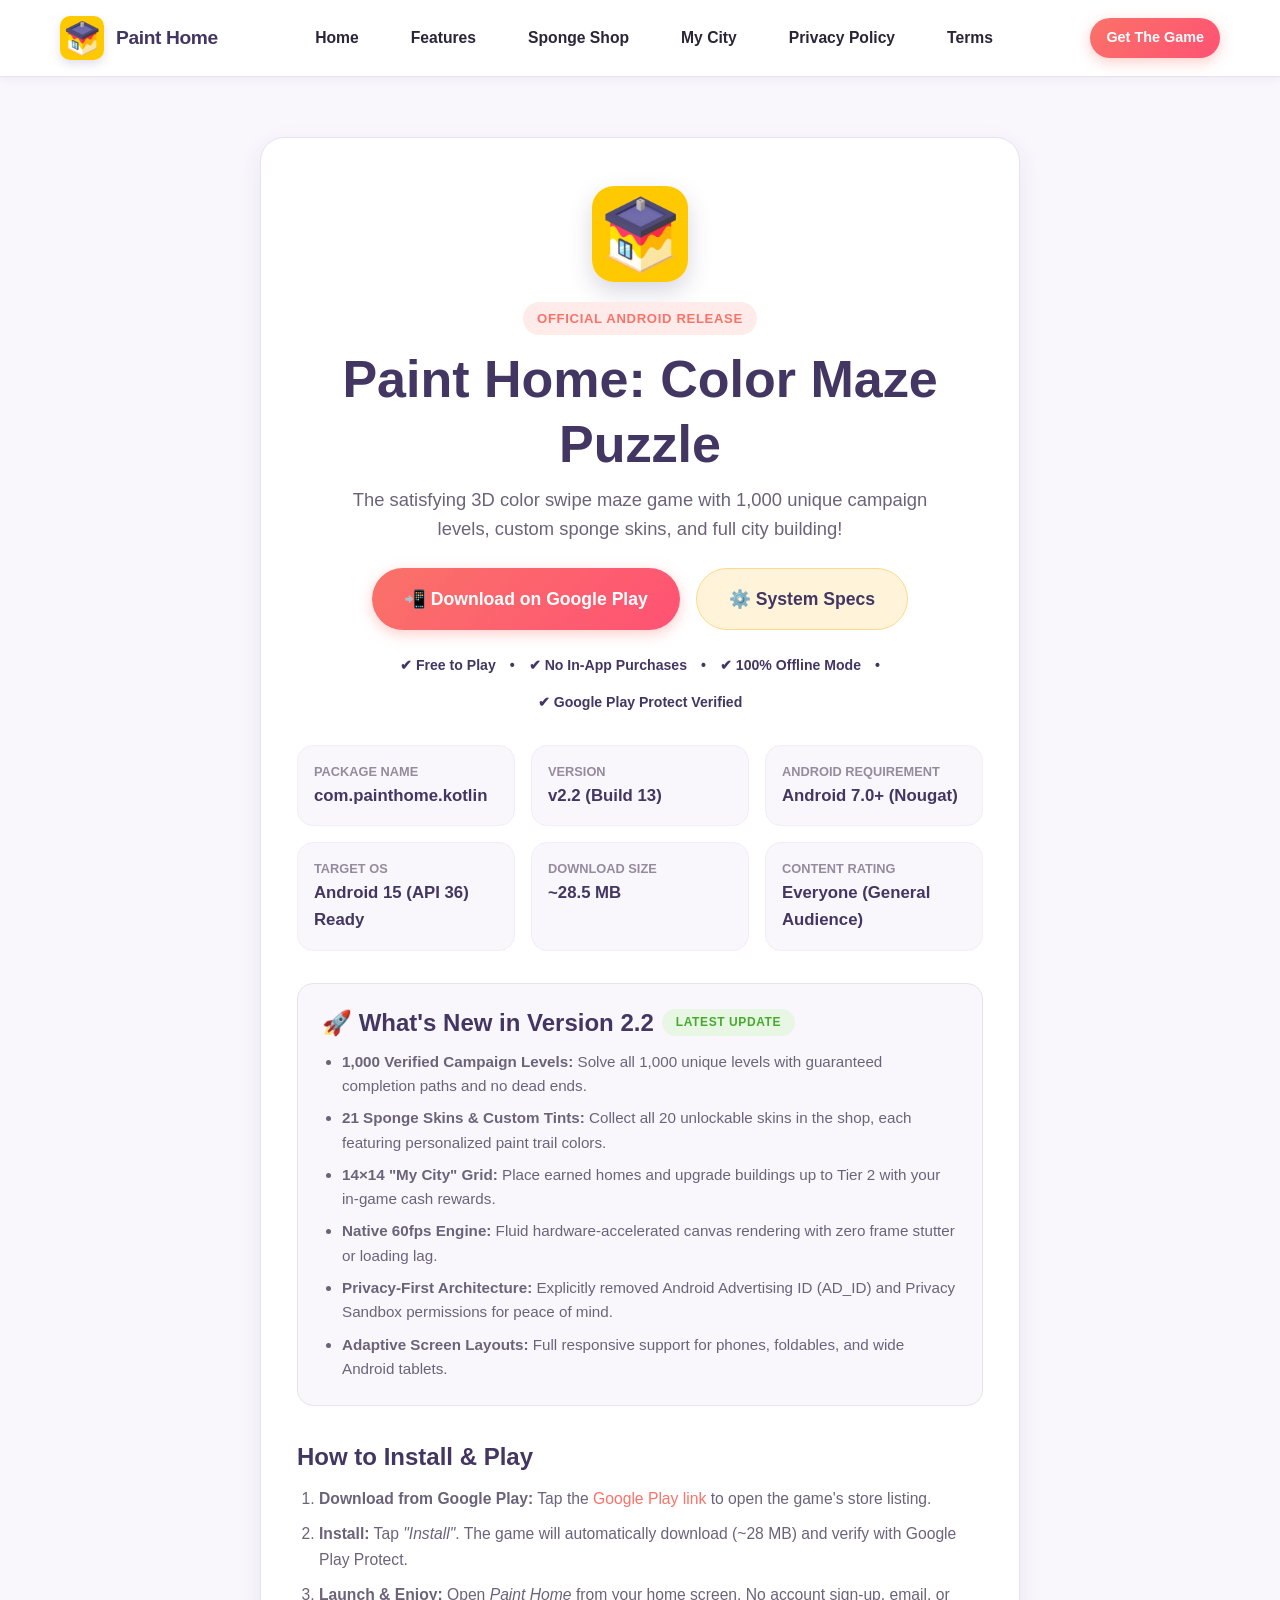
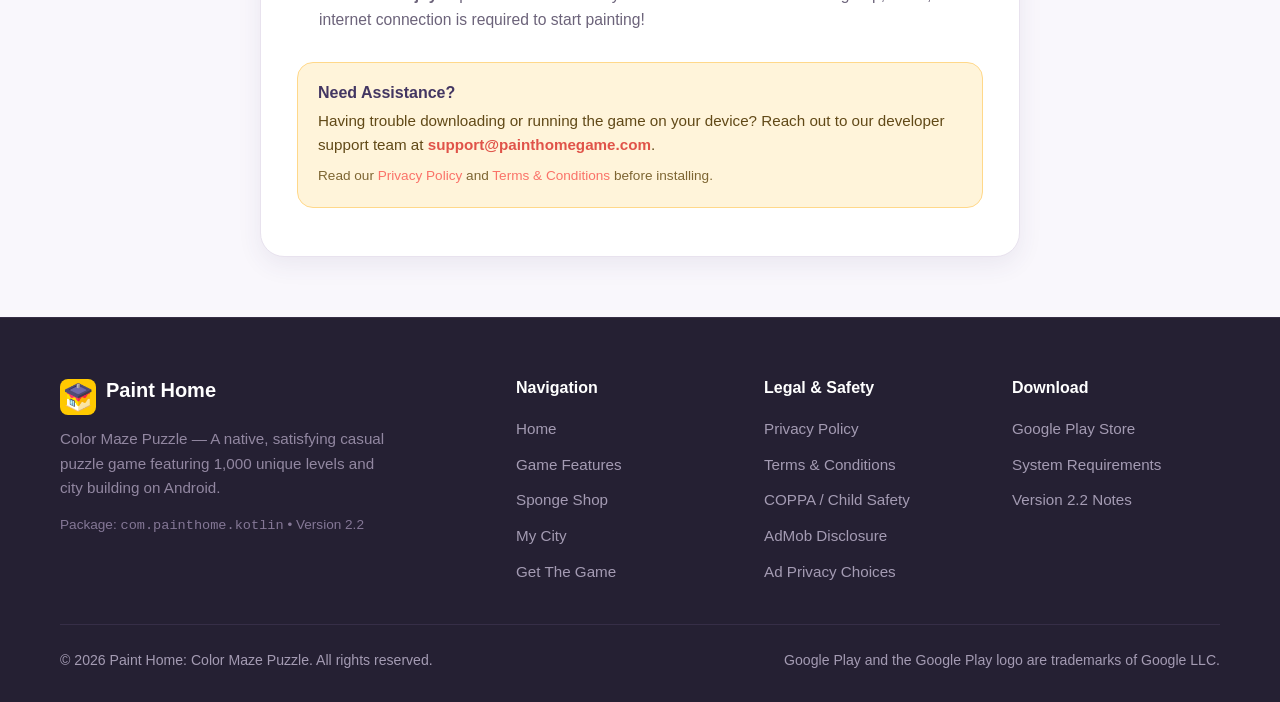
==== get-the-game.html @ 7f23748c "Initial commit: Paint Home game website and legal policies" ====
<!DOCTYPE html>
<html lang="en">
<head>
  <meta charset="UTF-8">
  <meta name="viewport" content="width=device-width, initial-scale=1.0">
  <title>Get The Game — Paint Home: Color Maze Puzzle</title>
  <meta name="description" content="Download Paint Home: Color Maze Puzzle for Android. Enjoy 1,000 unique levels, 21 sponge skins, and city building. Free on Google Play.">
  <link rel="icon" type="image/png" href="assets/images/game_icon.png">
  <link rel="stylesheet" href="css/style.css">
</head>
<body>

  <!-- Site Navigation -->
  <header class="site-header">
    <div class="container">
      <nav class="navbar" aria-label="Main Navigation">
        <a href="index.html" class="nav-brand">
          <img src="assets/images/game_icon.png" alt="Paint Home Icon" width="44" height="44">
          <span>Paint Home</span>
        </a>

        <button class="menu-toggle" aria-label="Toggle navigation menu" aria-expanded="false">
          ☰
        </button>

        <ul class="nav-links">
          <li><a href="index.html" class="nav-link">Home</a></li>
          <li><a href="index.html#features" class="nav-link">Features</a></li>
          <li><a href="index.html#sponges" class="nav-link">Sponge Shop</a></li>
          <li><a href="index.html#city" class="nav-link">My City</a></li>
          <li><a href="privacy-policy.html" class="nav-link">Privacy Policy</a></li>
          <li><a href="terms.html" class="nav-link">Terms</a></li>
        </ul>

        <div class="nav-actions">
          <a href="get-the-game.html" class="btn btn-primary btn-sm active">Get The Game</a>
        </div>
      </nav>
    </div>
  </header>

  <!-- Download Hero Section -->
  <main class="download-hero">
    <div class="container">
      <div class="download-card-main">
        <img src="assets/images/game_icon.png" alt="Paint Home App Icon" class="app-icon-lg">
        
        <div class="badge badge-primary" style="margin-bottom: 12px;">Official Android Release</div>
        <h1 style="margin-bottom: 8px;">Paint Home: Color Maze Puzzle</h1>
        <p style="font-size: 1.15rem; max-width: 580px; margin: 0 auto 24px;">
          The satisfying 3D color swipe maze game with 1,000 unique campaign levels, custom sponge skins, and full city building!
        </p>

        <!-- CTA Buttons -->
        <div style="display: flex; justify-content: center; flex-wrap: wrap; gap: 16px; margin-bottom: 24px;">
          <a href="https://play.google.com/store/apps/details?id=com.painthome.kotlin" target="_blank" rel="noopener" class="btn btn-primary btn-lg">
            <span>📲 Download on Google Play</span>
          </a>
          <a href="#specs" class="btn btn-secondary btn-lg">
            <span>⚙️ System Specs</span>
          </a>
        </div>

        <div style="display: flex; justify-content: center; flex-wrap: wrap; gap: 14px; font-size: 0.88rem; font-weight: 700; color: var(--accent-purple-dark);">
          <span>✔ Free to Play</span>
          <span>•</span>
          <span>✔ No In-App Purchases</span>
          <span>•</span>
          <span>✔ 100% Offline Mode</span>
          <span>•</span>
          <span>✔ Google Play Protect Verified</span>
        </div>

        <!-- System Specifications Grid -->
        <div id="specs" class="specs-grid">
          <div class="spec-box">
            <span>Package Name</span>
            <strong>com.painthome.kotlin</strong>
          </div>
          <div class="spec-box">
            <span>Version</span>
            <strong>v2.2 (Build 13)</strong>
          </div>
          <div class="spec-box">
            <span>Android Requirement</span>
            <strong>Android 7.0+ (Nougat)</strong>
          </div>
          <div class="spec-box">
            <span>Target OS</span>
            <strong>Android 15 (API 36) Ready</strong>
          </div>
          <div class="spec-box">
            <span>Download Size</span>
            <strong>~28.5 MB</strong>
          </div>
          <div class="spec-box">
            <span>Content Rating</span>
            <strong>Everyone (General Audience)</strong>
          </div>
        </div>

        <!-- What's New Section -->
        <div id="changelog" style="text-align: left; background: var(--bg-main); border: 1px solid var(--border); border-radius: var(--radius-md); padding: 24px; margin-top: 32px;">
          <h3 style="margin-bottom: 12px; display: flex; align-items: center; gap: 8px;">
            <span>🚀 What's New in Version 2.2</span>
            <span class="badge badge-green" style="font-size: 0.75rem;">Latest Update</span>
          </h3>
          <ul style="margin-left: 20px; color: var(--text-muted); display: flex; flex-direction: column; gap: 8px; font-size: 0.95rem;">
            <li><strong>1,000 Verified Campaign Levels:</strong> Solve all 1,000 unique levels with guaranteed completion paths and no dead ends.</li>
            <li><strong>21 Sponge Skins & Custom Tints:</strong> Collect all 20 unlockable skins in the shop, each featuring personalized paint trail colors.</li>
            <li><strong>14×14 "My City" Grid:</strong> Place earned homes and upgrade buildings up to Tier 2 with your in-game cash rewards.</li>
            <li><strong>Native 60fps Engine:</strong> Fluid hardware-accelerated canvas rendering with zero frame stutter or loading lag.</li>
            <li><strong>Privacy-First Architecture:</strong> Explicitly removed Android Advertising ID (AD_ID) and Privacy Sandbox permissions for peace of mind.</li>
            <li><strong>Adaptive Screen Layouts:</strong> Full responsive support for phones, foldables, and wide Android tablets.</li>
          </ul>
        </div>

        <!-- Installation Instructions -->
        <div style="text-align: left; margin-top: 36px;">
          <h3 style="margin-bottom: 14px;">How to Install & Play</h3>
          <ol style="margin-left: 22px; color: var(--text-muted); display: flex; flex-direction: column; gap: 10px; font-size: 0.98rem;">
            <li>
              <strong>Download from Google Play:</strong> Tap the <a href="https://play.google.com/store/apps/details?id=com.painthome.kotlin" target="_blank" rel="noopener">Google Play link</a> to open the game's store listing.
            </li>
            <li>
              <strong>Install:</strong> Tap <em>"Install"</em>. The game will automatically download (~28 MB) and verify with Google Play Protect.
            </li>
            <li>
              <strong>Launch & Enjoy:</strong> Open <em>Paint Home</em> from your home screen. No account sign-up, email, or internet connection is required to start painting!
            </li>
          </ol>
        </div>

        <!-- FAQ / Help Box -->
        <div style="text-align: left; background: var(--bg-highlight); border: 1px solid #ffd88a; border-radius: var(--radius-md); padding: 20px; margin-top: 30px;">
          <h4 style="color: var(--accent-purple-dark); margin-bottom: 6px;">Need Assistance?</h4>
          <p style="color: #614917; font-size: 0.95rem; margin-bottom: 8px;">
            Having trouble downloading or running the game on your device? Reach out to our developer support team at 
            <a href="mailto:support@painthomegame.com" style="color: var(--primary-dark); font-weight: 700;">support@painthomegame.com</a>.
          </p>
          <div style="font-size: 0.85rem; color: #7d6532;">
            Read our <a href="privacy-policy.html">Privacy Policy</a> and <a href="terms.html">Terms & Conditions</a> before installing.
          </div>
        </div>
      </div>
    </div>
  </main>

  <!-- Site Footer -->
  <footer class="site-footer">
    <div class="container">
      <div class="footer-grid">
        <div class="footer-brand">
          <div style="display: flex; align-items: center; gap: 10px; margin-bottom: 12px;">
            <img src="assets/images/game_icon.png" alt="Paint Home Icon" width="36" height="36" style="border-radius: 8px;">
            <h3>Paint Home</h3>
          </div>
          <p>
            Color Maze Puzzle — A native, satisfying casual puzzle game featuring 1,000 unique levels and city building on Android.
          </p>
          <div style="margin-top: 14px; font-size: 0.85rem; color: #847796;">
            Package: <code>com.painthome.kotlin</code> • Version 2.2
          </div>
        </div>

        <div class="footer-col">
          <h4>Navigation</h4>
          <ul class="footer-links">
            <li><a href="index.html">Home</a></li>
            <li><a href="index.html#features">Game Features</a></li>
            <li><a href="index.html#sponges">Sponge Shop</a></li>
            <li><a href="index.html#city">My City</a></li>
            <li><a href="get-the-game.html">Get The Game</a></li>
          </ul>
        </div>

        <div class="footer-col">
          <h4>Legal & Safety</h4>
          <ul class="footer-links">
            <li><a href="privacy-policy.html">Privacy Policy</a></li>
            <li><a href="terms.html">Terms & Conditions</a></li>
            <li><a href="privacy-policy.html#coppa">COPPA / Child Safety</a></li>
            <li><a href="privacy-policy.html#advertising">AdMob Disclosure</a></li>
            <li><a href="privacy-policy.html#user-choices">Ad Privacy Choices</a></li>
          </ul>
        </div>

        <div class="footer-col">
          <h4>Download</h4>
          <ul class="footer-links">
            <li><a href="get-the-game.html">Google Play Store</a></li>
            <li><a href="#specs">System Requirements</a></li>
            <li><a href="#changelog">Version 2.2 Notes</a></li>
          </ul>
        </div>
      </div>

      <div class="footer-bottom">
        <div>
          &copy; <span class="current-year">2026</span> Paint Home: Color Maze Puzzle. All rights reserved.
        </div>
        <div>
          Google Play and the Google Play logo are trademarks of Google LLC.
        </div>
      </div>
    </div>
  </footer>

  <script src="js/main.js"></script>
</body>
</html>
---- css/style.css ----
/* ==========================================================================
   Paint Home: Color Maze Puzzle - Official Website Stylesheet
   Modern, Mobile-First, Highly Responsive Design
   ========================================================================== */

:root {
  --primary: #fa7268;
  --primary-dark: #e05349;
  --primary-light: #ff8e85;
  --accent-blue: #24c4cd;
  --accent-purple: #6962a6;
  --accent-purple-dark: #433662;
  --accent-gold: #f4ad1d;
  --accent-green: #47aa2e;
  --accent-green-dark: #277a24;
  --bg-main: #f9f7fc;
  --bg-card: #ffffff;
  --bg-card-alt: #fffbf0;
  --bg-highlight: #fff4da;
  --text-main: #2b2538;
  --text-muted: #6c637a;
  --text-light: #948b9f;
  --border: #e8e2ee;
  --border-light: #f2edf7;
  --shadow-sm: 0 2px 8px rgba(67, 54, 98, 0.06);
  --shadow-md: 0 8px 24px rgba(67, 54, 98, 0.08);
  --shadow-lg: 0 16px 40px rgba(67, 54, 98, 0.12);
  --radius-sm: 8px;
  --radius-md: 16px;
  --radius-lg: 24px;
  --radius-full: 9999px;
  --transition: all 0.25s cubic-bezier(0.16, 1, 0.3, 1);
  --container-max: 1200px;
}

/* Reset & Box Sizing */
*, *::before, *::after {
  box-sizing: border-box;
  margin: 0;
  padding: 0;
}

html {
  font-family: -apple-system, BlinkMacSystemFont, "Segoe UI", Roboto, "Helvetica Neue", Arial, sans-serif;
  color: var(--text-main);
  background-color: var(--bg-main);
  line-height: 1.6;
  scroll-behavior: smooth;
  -webkit-font-smoothing: antialiased;
}

body {
  min-height: 100vh;
  display: flex;
  flex-direction: column;
  overflow-x: hidden;
}

img {
  max-width: 100%;
  height: auto;
  display: block;
}

a {
  color: var(--primary);
  text-decoration: none;
  transition: var(--transition);
}

a:hover {
  color: var(--primary-dark);
}

/* Typography */
h1, h2, h3, h4 {
  color: var(--accent-purple-dark);
  font-weight: 800;
  line-height: 1.25;
}

h1 { font-size: clamp(2rem, 5vw, 3.25rem); }
h2 { font-size: clamp(1.6rem, 3.5vw, 2.4rem); }
h3 { font-size: clamp(1.2rem, 2.5vw, 1.5rem); }

p {
  color: var(--text-muted);
  font-size: 1.05rem;
}

.container {
  width: 100%;
  max-width: var(--container-max);
  margin-left: auto;
  margin-right: auto;
  padding-left: 20px;
  padding-right: 20px;
}

/* Header & Navbar */
.site-header {
  position: sticky;
  top: 0;
  z-index: 1000;
  background: rgba(255, 255, 255, 0.94);
  backdrop-filter: blur(12px);
  border-bottom: 1px solid var(--border);
  box-shadow: var(--shadow-sm);
  transition: var(--transition);
}

.navbar {
  display: flex;
  align-items: center;
  justify-content: space-between;
  height: 76px;
}

.nav-brand {
  display: flex;
  align-items: center;
  gap: 12px;
  color: var(--accent-purple-dark);
  font-weight: 800;
  font-size: 1.2rem;
  letter-spacing: -0.02em;
}

.nav-brand img {
  width: 44px;
  height: 44px;
  border-radius: 10px;
  box-shadow: 0 4px 10px rgba(105, 98, 166, 0.2);
}

.nav-links {
  display: flex;
  align-items: center;
  gap: 28px;
  list-style: none;
}

.nav-link {
  color: var(--text-main);
  font-weight: 600;
  font-size: 0.98rem;
  padding: 8px 12px;
  border-radius: var(--radius-sm);
}

.nav-link:hover, .nav-link.active {
  color: var(--primary);
  background: var(--bg-highlight);
}

.nav-actions {
  display: flex;
  align-items: center;
  gap: 14px;
}

.menu-toggle {
  display: none;
  background: none;
  border: none;
  font-size: 1.6rem;
  color: var(--accent-purple-dark);
  cursor: pointer;
  padding: 6px;
}

/* Buttons */
.btn {
  display: inline-flex;
  align-items: center;
  justify-content: center;
  gap: 8px;
  font-weight: 700;
  padding: 12px 24px;
  border-radius: var(--radius-full);
  font-size: 1rem;
  cursor: pointer;
  border: none;
  text-align: center;
  transition: var(--transition);
}

.btn-primary {
  background: linear-gradient(135deg, var(--primary) 0%, #ff5274 100%);
  color: #fff !important;
  box-shadow: 0 4px 14px rgba(250, 114, 104, 0.35);
}

.btn-primary:hover {
  transform: translateY(-2px);
  box-shadow: 0 6px 20px rgba(250, 114, 104, 0.45);
}

.btn-secondary {
  background: var(--bg-highlight);
  color: var(--accent-purple-dark) !important;
  border: 1px solid #ffd88a;
}

.btn-secondary:hover {
  background: #ffe3a6;
  transform: translateY(-2px);
}

.btn-green {
  background: linear-gradient(135deg, var(--accent-green) 0%, #308520 100%);
  color: #fff !important;
  box-shadow: 0 4px 14px rgba(71, 170, 46, 0.35);
}

.btn-green:hover {
  transform: translateY(-2px);
  box-shadow: 0 6px 20px rgba(71, 170, 46, 0.45);
}

.btn-outline {
  background: transparent;
  color: var(--accent-purple-dark) !important;
  border: 2px solid var(--border);
}

.btn-outline:hover {
  border-color: var(--accent-purple);
  background: #fff;
  transform: translateY(-2px);
}

.btn-sm {
  padding: 8px 16px;
  font-size: 0.9rem;
}

.btn-lg {
  padding: 16px 32px;
  font-size: 1.1rem;
}

/* Badges */
.badge {
  display: inline-flex;
  align-items: center;
  gap: 6px;
  padding: 6px 14px;
  border-radius: var(--radius-full);
  font-size: 0.82rem;
  font-weight: 700;
  text-transform: uppercase;
  letter-spacing: 0.05em;
}

.badge-primary {
  background: #ffebe9;
  color: var(--primary);
}

.badge-purple {
  background: #eeeaf8;
  color: var(--accent-purple);
}

.badge-green {
  background: #e7f7e4;
  color: var(--accent-green);
}

.badge-gold {
  background: var(--bg-highlight);
  color: #c07800;
  border: 1px solid #ffe3a6;
}

/* Hero Section */
.hero {
  position: relative;
  padding: 60px 0 80px;
  background: radial-gradient(circle at top right, #fff4e8 0%, #f7f3fd 50%, var(--bg-main) 100%);
  overflow: hidden;
}

.hero-grid {
  display: grid;
  grid-template-columns: 1.15fr 0.85fr;
  align-items: center;
  gap: 48px;
}

.hero-content {
  display: flex;
  flex-direction: column;
  gap: 20px;
}

.hero-content h1 {
  letter-spacing: -0.02em;
}

.hero-content .highlight {
  background: linear-gradient(135deg, var(--primary) 0%, #b233a5 100%);
  -webkit-background-clip: text;
  -webkit-text-fill-color: transparent;
}

.hero-cta {
  display: flex;
  flex-wrap: wrap;
  gap: 16px;
  margin-top: 10px;
}

.hero-stats {
  display: flex;
  gap: 32px;
  padding-top: 24px;
  border-top: 1px solid var(--border);
  margin-top: 8px;
}

.stat-item h4 {
  font-size: 1.6rem;
  color: var(--accent-purple-dark);
}

.stat-item p {
  font-size: 0.88rem;
}

.hero-visual {
  position: relative;
  display: flex;
  justify-content: center;
  align-items: center;
}

.phone-mockup {
  position: relative;
  width: 290px;
  height: 580px;
  background: #1e1b29;
  border-radius: 44px;
  padding: 12px;
  box-shadow: 0 24px 60px rgba(67, 54, 98, 0.28), 0 0 0 3px #3d3553;
}

.phone-screen {
  width: 100%;
  height: 100%;
  background: #ab9cc3;
  border-radius: 34px;
  overflow: hidden;
  position: relative;
  display: flex;
  flex-direction: column;
  align-items: center;
  justify-content: space-between;
  padding: 24px 16px;
  color: #fff;
  text-align: center;
}

.phone-notch {
  position: absolute;
  top: 12px;
  left: 50%;
  transform: translateX(-50%);
  width: 90px;
  height: 20px;
  background: #1e1b29;
  border-radius: var(--radius-full);
}

.phone-header-ui {
  margin-top: 24px;
  width: 100%;
  display: flex;
  justify-content: space-between;
  align-items: center;
  font-size: 0.85rem;
  font-weight: 700;
}

.phone-cash-pill {
  background: #ffe3a6;
  color: #5e4612;
  padding: 4px 12px;
  border-radius: var(--radius-full);
  display: flex;
  align-items: center;
  gap: 6px;
}

.phone-house-preview {
  margin: auto 0;
  width: 100%;
  display: flex;
  flex-direction: column;
  align-items: center;
}

.phone-wall-grid {
  display: grid;
  grid-template-columns: repeat(4, 38px);
  grid-template-rows: repeat(4, 38px);
  gap: 4px;
  background: #f7f3fd;
  padding: 8px;
  border-radius: 16px;
  box-shadow: 0 8px 24px rgba(0,0,0,0.15);
}

.phone-tile {
  background: #e2daec;
  border-radius: 6px;
  position: relative;
}

.phone-tile.painted {
  background: #fa7268;
}

.phone-tile.prop-window {
  background: #766d9c;
  display: flex;
  align-items: center;
  justify-content: center;
}

.phone-tile.prop-window::after {
  content: "🪟";
  font-size: 16px;
}

.phone-tile.sponge-pos {
  background: #fa7268;
  display: flex;
  align-items: center;
  justify-content: center;
}

.phone-tile.sponge-pos::after {
  content: "🧽";
  font-size: 20px;
}

.hero-card-floating {
  position: absolute;
  background: rgba(255, 255, 255, 0.95);
  backdrop-filter: blur(8px);
  border-radius: var(--radius-md);
  padding: 12px 18px;
  box-shadow: var(--shadow-lg);
  border: 1px solid var(--border);
  display: flex;
  align-items: center;
  gap: 12px;
  z-index: 10;
  animation: float 4s ease-in-out infinite alternate;
}

.card-float-1 {
  bottom: 40px;
  left: -20px;
}

.card-float-2 {
  top: 60px;
  right: -20px;
  animation-delay: -2s;
}

@keyframes float {
  0% { transform: translateY(0); }
  100% { transform: translateY(-12px); }
}

/* Feature Showcase Grid */
.section {
  padding: 80px 0;
}

.section-alt {
  background: #fff;
  border-top: 1px solid var(--border-light);
  border-bottom: 1px solid var(--border-light);
}

.section-header {
  text-align: center;
  max-width: 680px;
  margin: 0 auto 50px;
}

.section-header p {
  margin-top: 12px;
}

.features-grid {
  display: grid;
  grid-template-columns: repeat(auto-fit, minmax(320px, 1fr));
  gap: 30px;
}

.feature-card {
  background: var(--bg-card);
  padding: 32px 28px;
  border-radius: var(--radius-lg);
  border: 1px solid var(--border);
  box-shadow: var(--shadow-sm);
  transition: var(--transition);
  display: flex;
  flex-direction: column;
  gap: 14px;
}

.feature-card:hover {
  transform: translateY(-6px);
  box-shadow: var(--shadow-lg);
  border-color: #ffd88a;
}

.feature-icon {
  width: 58px;
  height: 58px;
  border-radius: 16px;
  display: flex;
  align-items: center;
  justify-content: center;
  font-size: 1.8rem;
  margin-bottom: 6px;
}

.icon-orange { background: #ffe9e6; color: var(--primary); }
.icon-cyan { background: #e0f9fb; color: var(--accent-blue); }
.icon-purple { background: #efeaf7; color: var(--accent-purple); }
.icon-green { background: #e7f7e4; color: var(--accent-green); }

/* Sponge Showcase */
.sponges-showcase {
  display: grid;
  grid-template-columns: repeat(auto-fill, minmax(210px, 1fr));
  gap: 20px;
  margin-top: 36px;
}

.sponge-card {
  background: var(--bg-card-alt);
  border: 1px solid var(--border);
  border-radius: var(--radius-md);
  padding: 20px;
  text-align: center;
  transition: var(--transition);
  display: flex;
  flex-direction: column;
  align-items: center;
  gap: 8px;
}

.sponge-card:hover {
  transform: translateY(-4px);
  box-shadow: var(--shadow-md);
  border-color: var(--primary);
  background: #fff;
}

.sponge-img-wrap {
  width: 80px;
  height: 80px;
  border-radius: 18px;
  display: flex;
  align-items: center;
  justify-content: center;
  margin-bottom: 6px;
  background: #fff;
  box-shadow: var(--shadow-sm);
}

.sponge-img-wrap img {
  width: 54px;
  height: 54px;
  object-fit: contain;
}

.sponge-price {
  display: inline-flex;
  align-items: center;
  gap: 4px;
  font-weight: 700;
  color: #c07800;
  background: var(--bg-highlight);
  padding: 4px 10px;
  border-radius: var(--radius-full);
  font-size: 0.85rem;
}

/* How to Play Steps */
.steps-grid {
  display: grid;
  grid-template-columns: repeat(auto-fit, minmax(280px, 1fr));
  gap: 24px;
  margin-top: 40px;
}

.step-card {
  background: var(--bg-card);
  border: 1px solid var(--border);
  border-radius: var(--radius-lg);
  padding: 32px 24px;
  position: relative;
  overflow: hidden;
}

.step-num {
  position: absolute;
  top: 16px;
  right: 20px;
  font-size: 3.5rem;
  font-weight: 900;
  color: var(--border-light);
  line-height: 1;
}

.step-card h3 {
  margin-bottom: 10px;
}

/* FAQ Accordion */
.faq-list {
  max-width: 800px;
  margin: 0 auto;
  display: flex;
  flex-direction: column;
  gap: 16px;
}

.faq-item {
  background: var(--bg-card);
  border: 1px solid var(--border);
  border-radius: var(--radius-md);
  overflow: hidden;
  transition: var(--transition);
}

.faq-question {
  width: 100%;
  padding: 20px 24px;
  background: none;
  border: none;
  text-align: left;
  font-size: 1.1rem;
  font-weight: 700;
  color: var(--accent-purple-dark);
  cursor: pointer;
  display: flex;
  justify-content: space-between;
  align-items: center;
}

.faq-icon {
  font-size: 1.2rem;
  transition: transform 0.25s ease;
}

.faq-item.open .faq-icon {
  transform: rotate(45deg);
}

.faq-answer {
  padding: 0 24px 20px;
  display: none;
  border-top: 1px solid var(--border-light);
  padding-top: 16px;
}

.faq-item.open .faq-answer {
  display: block;
}

/* CTA Banner */
.cta-banner {
  background: linear-gradient(135deg, var(--accent-purple-dark) 0%, #2f2545 100%);
  color: #fff;
  border-radius: var(--radius-lg);
  padding: 56px 40px;
  text-align: center;
  position: relative;
  overflow: hidden;
  box-shadow: var(--shadow-lg);
}

.cta-banner h2 {
  color: #fff;
  margin-bottom: 14px;
}

.cta-banner p {
  color: #cbbddb;
  max-width: 600px;
  margin: 0 auto 30px;
  font-size: 1.15rem;
}

.cta-banner .btn-group {
  display: flex;
  justify-content: center;
  flex-wrap: wrap;
  gap: 16px;
}

/* Legal Pages (Privacy Policy & Terms) */
.legal-wrapper {
  padding: 50px 0 80px;
}

.legal-header {
  background: var(--bg-card);
  border: 1px solid var(--border);
  border-radius: var(--radius-lg);
  padding: 40px;
  margin-bottom: 32px;
  box-shadow: var(--shadow-sm);
}

.legal-header h1 {
  margin-bottom: 12px;
}

.legal-meta {
  display: flex;
  flex-wrap: wrap;
  gap: 16px;
  color: var(--text-muted);
  font-size: 0.95rem;
  margin-top: 8px;
}

.legal-content {
  background: var(--bg-card);
  border: 1px solid var(--border);
  border-radius: var(--radius-lg);
  padding: 48px;
  box-shadow: var(--shadow-sm);
}

.legal-section {
  margin-bottom: 36px;
}

.legal-section:last-child {
  margin-bottom: 0;
}

.legal-section h2 {
  font-size: 1.45rem;
  margin-bottom: 14px;
  padding-bottom: 8px;
  border-bottom: 2px solid var(--border-light);
}

.legal-section h3 {
  font-size: 1.15rem;
  margin: 18px 0 8px;
}

.legal-section p {
  margin-bottom: 14px;
  line-height: 1.7;
}

.legal-section ul, .legal-section ol {
  margin-left: 24px;
  margin-bottom: 16px;
  color: var(--text-muted);
}

.legal-section li {
  margin-bottom: 8px;
  line-height: 1.6;
}

.policy-callout {
  background: var(--bg-highlight);
  border-left: 4px solid var(--accent-gold);
  padding: 16px 20px;
  border-radius: 0 var(--radius-sm) var(--radius-sm) 0;
  margin: 20px 0;
}

.policy-callout p {
  color: #554425;
  margin: 0;
  font-weight: 500;
}

/* Download / Get The Game Page */
.download-hero {
  padding: 60px 0;
  text-align: center;
}

.download-card-main {
  background: var(--bg-card);
  border: 1px solid var(--border);
  border-radius: var(--radius-lg);
  padding: 48px 36px;
  max-width: 760px;
  margin: 0 auto;
  box-shadow: var(--shadow-md);
  text-align: center;
}

.app-icon-lg {
  width: 96px;
  height: 96px;
  border-radius: 22px;
  margin: 0 auto 20px;
  box-shadow: 0 10px 24px rgba(67, 54, 98, 0.2);
}

.specs-grid {
  display: grid;
  grid-template-columns: repeat(auto-fit, minmax(200px, 1fr));
  gap: 16px;
  margin: 32px 0;
  text-align: left;
}

.spec-box {
  background: var(--bg-main);
  padding: 16px;
  border-radius: var(--radius-md);
  border: 1px solid var(--border-light);
}

.spec-box span {
  display: block;
  font-size: 0.8rem;
  color: var(--text-light);
  text-transform: uppercase;
  font-weight: 700;
}

.spec-box strong {
  font-size: 1.05rem;
  color: var(--accent-purple-dark);
}

/* Footer */
.site-footer {
  margin-top: auto;
  background: #252033;
  color: #a49bb3;
  padding: 60px 0 30px;
  border-top: 1px solid #362e47;
}

.footer-grid {
  display: grid;
  grid-template-columns: 2fr 1fr 1fr 1fr;
  gap: 40px;
  margin-bottom: 40px;
}

.footer-brand h3 {
  color: #fff;
  margin-bottom: 12px;
  font-size: 1.25rem;
}

.footer-brand p {
  color: #9287a1;
  font-size: 0.95rem;
  max-width: 340px;
}

.footer-col h4 {
  color: #fff;
  font-size: 1rem;
  margin-bottom: 18px;
}

.footer-links {
  list-style: none;
  display: flex;
  flex-direction: column;
  gap: 10px;
}

.footer-links a {
  color: #a49bb3;
  font-size: 0.95rem;
}

.footer-links a:hover {
  color: var(--primary-light);
}

.footer-bottom {
  padding-top: 24px;
  border-top: 1px solid #362e47;
  display: flex;
  justify-content: space-between;
  align-items: center;
  flex-wrap: wrap;
  gap: 16px;
  font-size: 0.88rem;
}

/* Responsive Navigation & Breakpoints */
@media (max-width: 992px) {
  .hero-grid {
    grid-template-columns: 1fr;
    text-align: center;
  }
  .hero-content {
    align-items: center;
  }
  .hero-stats {
    justify-content: center;
  }
  .footer-grid {
    grid-template-columns: 1fr 1fr;
  }
}

@media (max-width: 768px) {
  .navbar {
    height: 68px;
  }
  .menu-toggle {
    display: block;
  }
  .nav-links {
    position: fixed;
    top: 68px;
    left: 0;
    right: 0;
    background: #fff;
    flex-direction: column;
    padding: 24px;
    gap: 16px;
    border-bottom: 1px solid var(--border);
    box-shadow: var(--shadow-lg);
    transform: translateY(-150%);
    transition: transform 0.3s ease;
    z-index: 999;
  }
  .nav-links.active {
    transform: translateY(0);
  }
  .nav-actions {
    display: none;
  }
  .legal-content, .legal-header {
    padding: 24px 20px;
  }
  .cta-banner {
    padding: 36px 20px;
  }
  .footer-grid {
    grid-template-columns: 1fr;
    gap: 30px;
  }
}
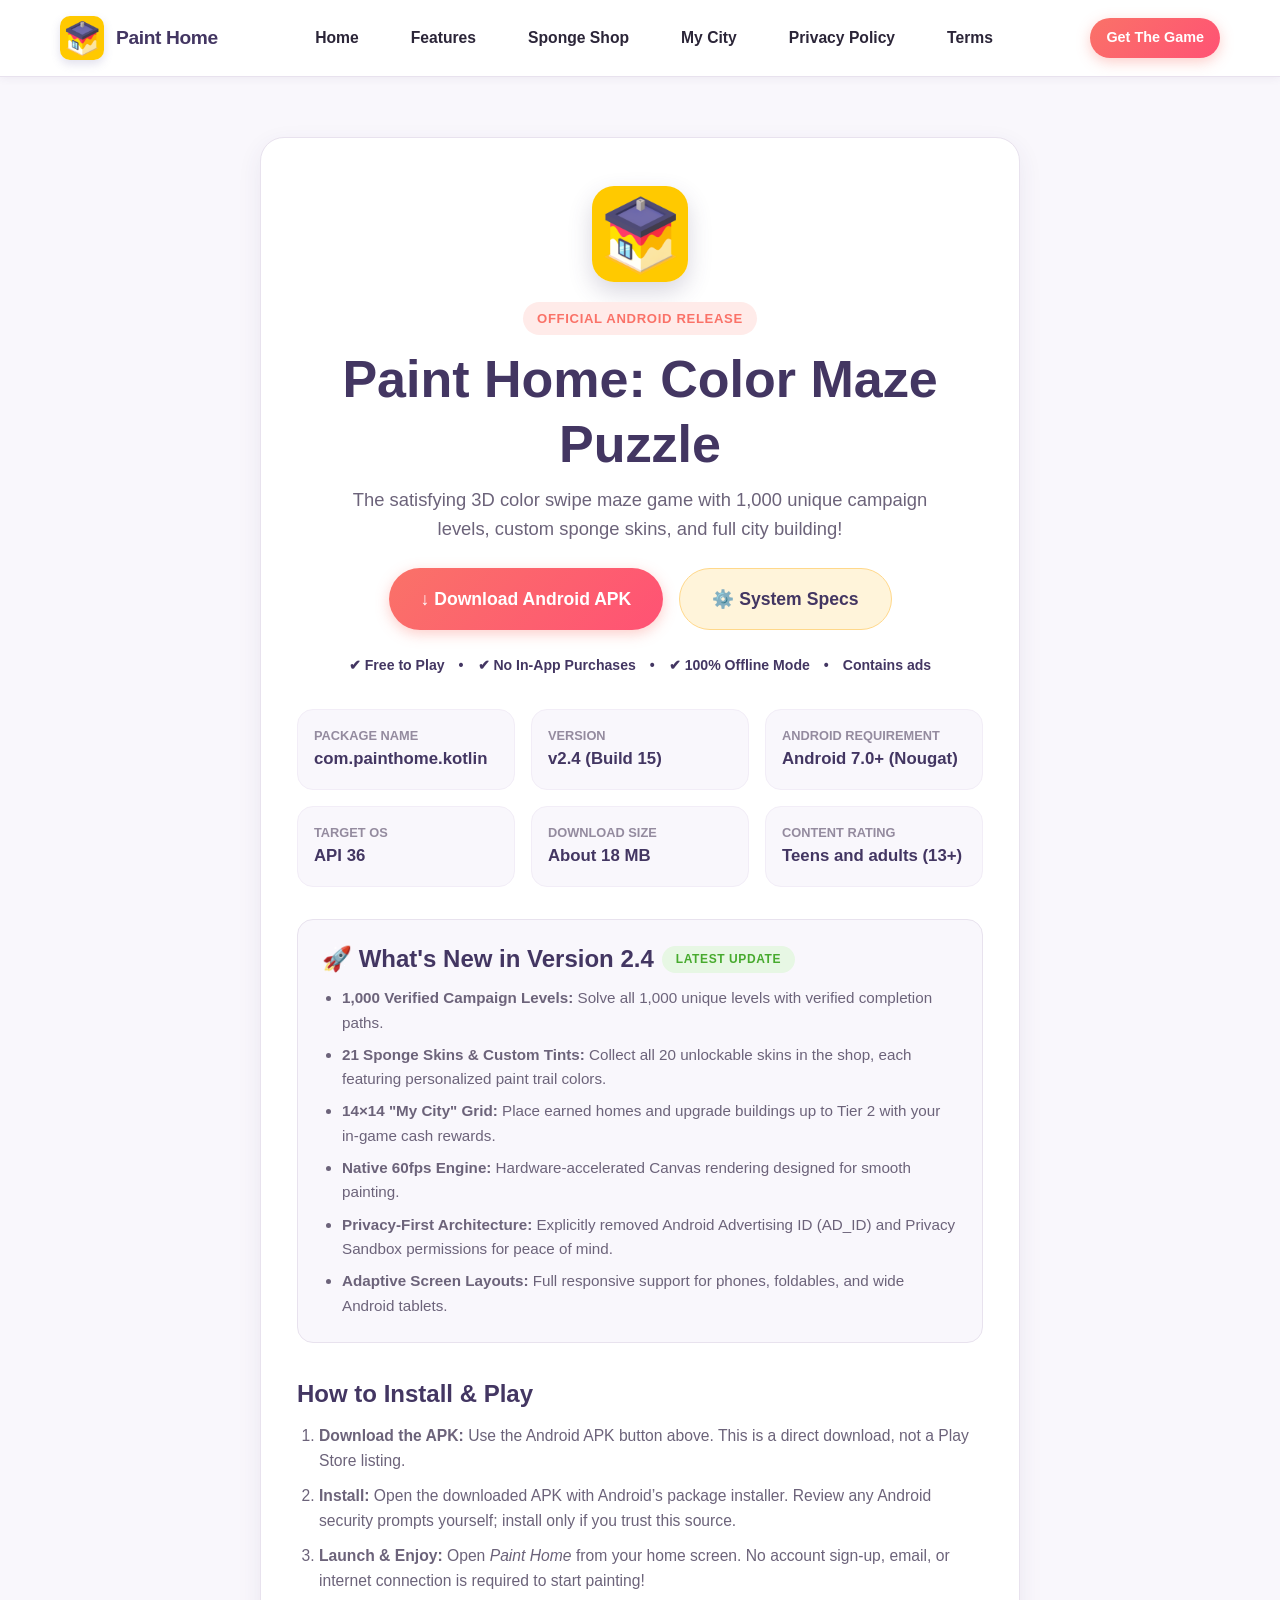
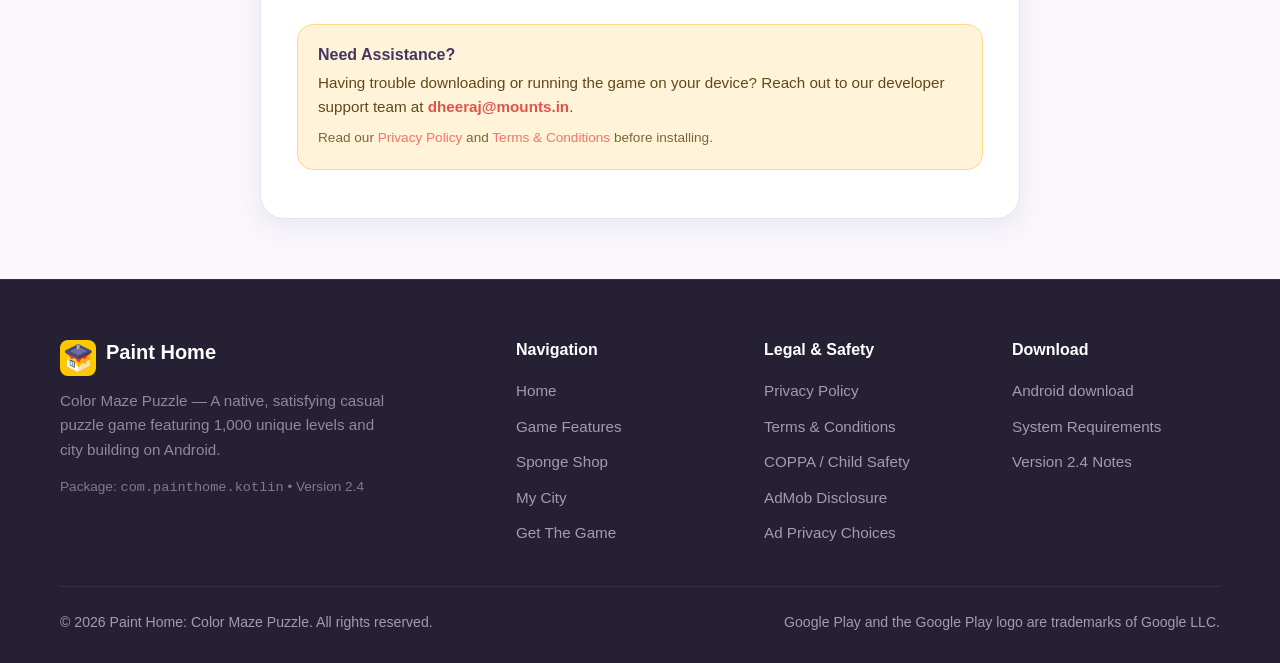
==== commit 9a771768: "Update website to v2.4: add app-ads.txt, downloadable APK, and updated policies" ====
--- a/get-the-game.html
+++ b/get-the-game.html
@@ -4,7 +4,7 @@
   <meta charset="UTF-8">
   <meta name="viewport" content="width=device-width, initial-scale=1.0">
   <title>Get The Game — Paint Home: Color Maze Puzzle</title>
-  <meta name="description" content="Download Paint Home: Color Maze Puzzle for Android. Enjoy 1,000 unique levels, 21 sponge skins, and city building. Free on Google Play.">
+  <meta name="description" content="Download Paint Home: Color Maze Puzzle for Android. Enjoy 1,000 unique levels, 21 sponge skins, and city building. Android APK download.">
   <link rel="icon" type="image/png" href="assets/images/game_icon.png">
   <link rel="stylesheet" href="css/style.css">
 </head>
@@ -53,8 +53,8 @@
 
         <!-- CTA Buttons -->
         <div style="display: flex; justify-content: center; flex-wrap: wrap; gap: 16px; margin-bottom: 24px;">
-          <a href="https://play.google.com/store/apps/details?id=com.painthome.kotlin" target="_blank" rel="noopener" class="btn btn-primary btn-lg">
-            <span>📲 Download on Google Play</span>
+          <a href="downloads/paint-home-v2.4.apk" download class="btn btn-primary btn-lg">
+            <span>↓ Download Android APK</span>
           </a>
           <a href="#specs" class="btn btn-secondary btn-lg">
             <span>⚙️ System Specs</span>
@@ -68,7 +68,7 @@
           <span>•</span>
           <span>✔ 100% Offline Mode</span>
           <span>•</span>
-          <span>✔ Google Play Protect Verified</span>
+          <span>Contains ads</span>
         </div>
 
         <!-- System Specifications Grid -->
@@ -79,7 +79,7 @@
           </div>
           <div class="spec-box">
             <span>Version</span>
-            <strong>v2.2 (Build 13)</strong>
+            <strong>v2.4 (Build 15)</strong>
           </div>
           <div class="spec-box">
             <span>Android Requirement</span>
@@ -87,29 +87,29 @@
           </div>
           <div class="spec-box">
             <span>Target OS</span>
-            <strong>Android 15 (API 36) Ready</strong>
+            <strong>API 36</strong>
           </div>
           <div class="spec-box">
             <span>Download Size</span>
-            <strong>~28.5 MB</strong>
+            <strong>About 18 MB</strong>
           </div>
           <div class="spec-box">
             <span>Content Rating</span>
-            <strong>Everyone (General Audience)</strong>
+            <strong>Teens and adults (13+)</strong>
           </div>
         </div>
 
         <!-- What's New Section -->
         <div id="changelog" style="text-align: left; background: var(--bg-main); border: 1px solid var(--border); border-radius: var(--radius-md); padding: 24px; margin-top: 32px;">
           <h3 style="margin-bottom: 12px; display: flex; align-items: center; gap: 8px;">
-            <span>🚀 What's New in Version 2.2</span>
+            <span>🚀 What's New in Version 2.4</span>
             <span class="badge badge-green" style="font-size: 0.75rem;">Latest Update</span>
           </h3>
           <ul style="margin-left: 20px; color: var(--text-muted); display: flex; flex-direction: column; gap: 8px; font-size: 0.95rem;">
-            <li><strong>1,000 Verified Campaign Levels:</strong> Solve all 1,000 unique levels with guaranteed completion paths and no dead ends.</li>
+            <li><strong>1,000 Verified Campaign Levels:</strong> Solve all 1,000 unique levels with verified completion paths.</li>
             <li><strong>21 Sponge Skins & Custom Tints:</strong> Collect all 20 unlockable skins in the shop, each featuring personalized paint trail colors.</li>
             <li><strong>14×14 "My City" Grid:</strong> Place earned homes and upgrade buildings up to Tier 2 with your in-game cash rewards.</li>
-            <li><strong>Native 60fps Engine:</strong> Fluid hardware-accelerated canvas rendering with zero frame stutter or loading lag.</li>
+            <li><strong>Native 60fps Engine:</strong> Hardware-accelerated Canvas rendering designed for smooth painting.</li>
             <li><strong>Privacy-First Architecture:</strong> Explicitly removed Android Advertising ID (AD_ID) and Privacy Sandbox permissions for peace of mind.</li>
             <li><strong>Adaptive Screen Layouts:</strong> Full responsive support for phones, foldables, and wide Android tablets.</li>
           </ul>
@@ -120,11 +120,9 @@
           <h3 style="margin-bottom: 14px;">How to Install & Play</h3>
           <ol style="margin-left: 22px; color: var(--text-muted); display: flex; flex-direction: column; gap: 10px; font-size: 0.98rem;">
             <li>
-              <strong>Download from Google Play:</strong> Tap the <a href="https://play.google.com/store/apps/details?id=com.painthome.kotlin" target="_blank" rel="noopener">Google Play link</a> to open the game's store listing.
-            </li>
+              <strong>Download the APK:</strong> Use the Android APK button above. This is a direct download, not a Play Store listing.</li>
             <li>
-              <strong>Install:</strong> Tap <em>"Install"</em>. The game will automatically download (~28 MB) and verify with Google Play Protect.
-            </li>
+              <strong>Install:</strong> Open the downloaded APK with Android’s package installer. Review any Android security prompts yourself; install only if you trust this source.</li>
             <li>
               <strong>Launch & Enjoy:</strong> Open <em>Paint Home</em> from your home screen. No account sign-up, email, or internet connection is required to start painting!
             </li>
@@ -136,7 +134,7 @@
           <h4 style="color: var(--accent-purple-dark); margin-bottom: 6px;">Need Assistance?</h4>
           <p style="color: #614917; font-size: 0.95rem; margin-bottom: 8px;">
             Having trouble downloading or running the game on your device? Reach out to our developer support team at 
-            <a href="mailto:support@painthomegame.com" style="color: var(--primary-dark); font-weight: 700;">support@painthomegame.com</a>.
+            <a href="mailto:dheeraj@mounts.in" style="color: var(--primary-dark); font-weight: 700;">dheeraj@mounts.in</a>.
           </p>
           <div style="font-size: 0.85rem; color: #7d6532;">
             Read our <a href="privacy-policy.html">Privacy Policy</a> and <a href="terms.html">Terms & Conditions</a> before installing.
@@ -159,7 +157,7 @@
             Color Maze Puzzle — A native, satisfying casual puzzle game featuring 1,000 unique levels and city building on Android.
           </p>
           <div style="margin-top: 14px; font-size: 0.85rem; color: #847796;">
-            Package: <code>com.painthome.kotlin</code> • Version 2.2
+            Package: <code>com.painthome.kotlin</code> • Version 2.4
           </div>
         </div>
 
@@ -188,9 +186,9 @@
         <div class="footer-col">
           <h4>Download</h4>
           <ul class="footer-links">
-            <li><a href="get-the-game.html">Google Play Store</a></li>
+            <li><a href="get-the-game.html">Android download</a></li>
             <li><a href="#specs">System Requirements</a></li>
-            <li><a href="#changelog">Version 2.2 Notes</a></li>
+            <li><a href="#changelog">Version 2.4 Notes</a></li>
           </ul>
         </div>
       </div>
@@ -210,3 +208,5 @@
 </body>
 </html>
 
+
+
--- a/css/style.css
+++ b/css/style.css
@@ -966,3 +966,48 @@
   }
 }
 
+
+/* The hero uses the actual native game rather than an invented puzzle UI. */
+.phone-mockup.real-game-phone {width: min(330px, 82vw); height: auto; padding: 9px; border-radius: 32px; background: #433662; transform: rotate(3deg); margin: 24px 0 34px;}
+.real-game-phone .real-game-capture {width: 100%; height: auto; border-radius: 24px; display: block;}
+.real-game-phone .phone-notch {display: none;}
+.real-game-phone figcaption {position: absolute; bottom: -32px; left: 0; right: 0; text-align: center; color: #665185; font-size: .78rem; font-weight: 700; transform: rotate(-3deg);}
+.sponge-price {display: flex; align-items: center; justify-content: center; gap: 6px;}
+.sponge-price img {width: 24px; height: 20px; object-fit: contain;}
+.skin-trial {font-size: .76rem; color: #6c637a; display: block; margin-top: 6px;}
+.sponge-img-wrap img {object-fit: contain;}
+.hero-grid > * {min-width: 0;}
+.features-grid {grid-template-columns: repeat(auto-fit,minmax(min(100%,280px),1fr));}
+#city .hero-visual > div > div {flex-wrap: wrap;}
+#city .hero-content li {display: block !important;}
+a:focus-visible, button:focus-visible {outline: 3px solid #433662; outline-offset: 4px;}
+@media(max-width: 600px) {
+ .hero {padding: 32px 0 48px;}
+ .hero .hero-grid {display: flex; flex-direction: column;}
+ .hero .hero-content {display: contents;}
+ .hero .hero-content > .badge {order: 0; align-self: flex-start;}
+ .hero .hero-content > h1 {order: 1; margin-bottom: 0;}
+ .hero .hero-content > .hero-cta {order: 2; width: 100%; margin-top: 0;}
+ .hero .hero-visual {order: 3; width: 100%;}
+ .hero .hero-content > p {order: 4;}
+ .hero .hero-content > .hero-stats {order: 5; width: 100%;}
+ .hero .hero-grid {gap: 18px;}
+ .hero .hero-content {text-align: left;}
+ .hero h1 {font-size: clamp(2rem, 9vw, 3rem);}
+ .hero p {font-size: 1rem;}
+ .hero .hero-stats {display: grid; grid-template-columns: repeat(2,minmax(0,1fr)); gap: 16px;}
+ .hero .hero-cta {display: grid; grid-template-columns: 1fr; gap: 10px;}
+ .hero .hero-cta .btn {width: 100%; min-height: 48px; padding: 12px 16px;}
+ .hero .hero-visual .hero-card-floating {display: none;}
+ .hero .hero-visual .real-game-phone {transform: none; width: min(310px, 84vw); border-radius: 30px; margin-top: 10px;}
+ .real-game-phone figcaption {transform: none;}
+ .sponges-showcase {grid-template-columns: repeat(2,minmax(0,1fr)); gap: 12px;}
+ .sponge-card {min-width: 0; padding: 14px 8px;}
+ .sponge-card h4 {overflow-wrap: anywhere;}
+ .legal-content {overflow-wrap: anywhere;}
+ .site-header .navbar {gap: 10px;}
+ .nav-actions .btn {padding: 8px 10px; font-size: .8rem;}
+ .download-card-main {padding: 24px 16px;}
+}
+@media(prefers-reduced-motion: reduce) {html {scroll-behavior: auto;} *, *::before, *::after {animation: none !important; transition: none !important;}}
+
